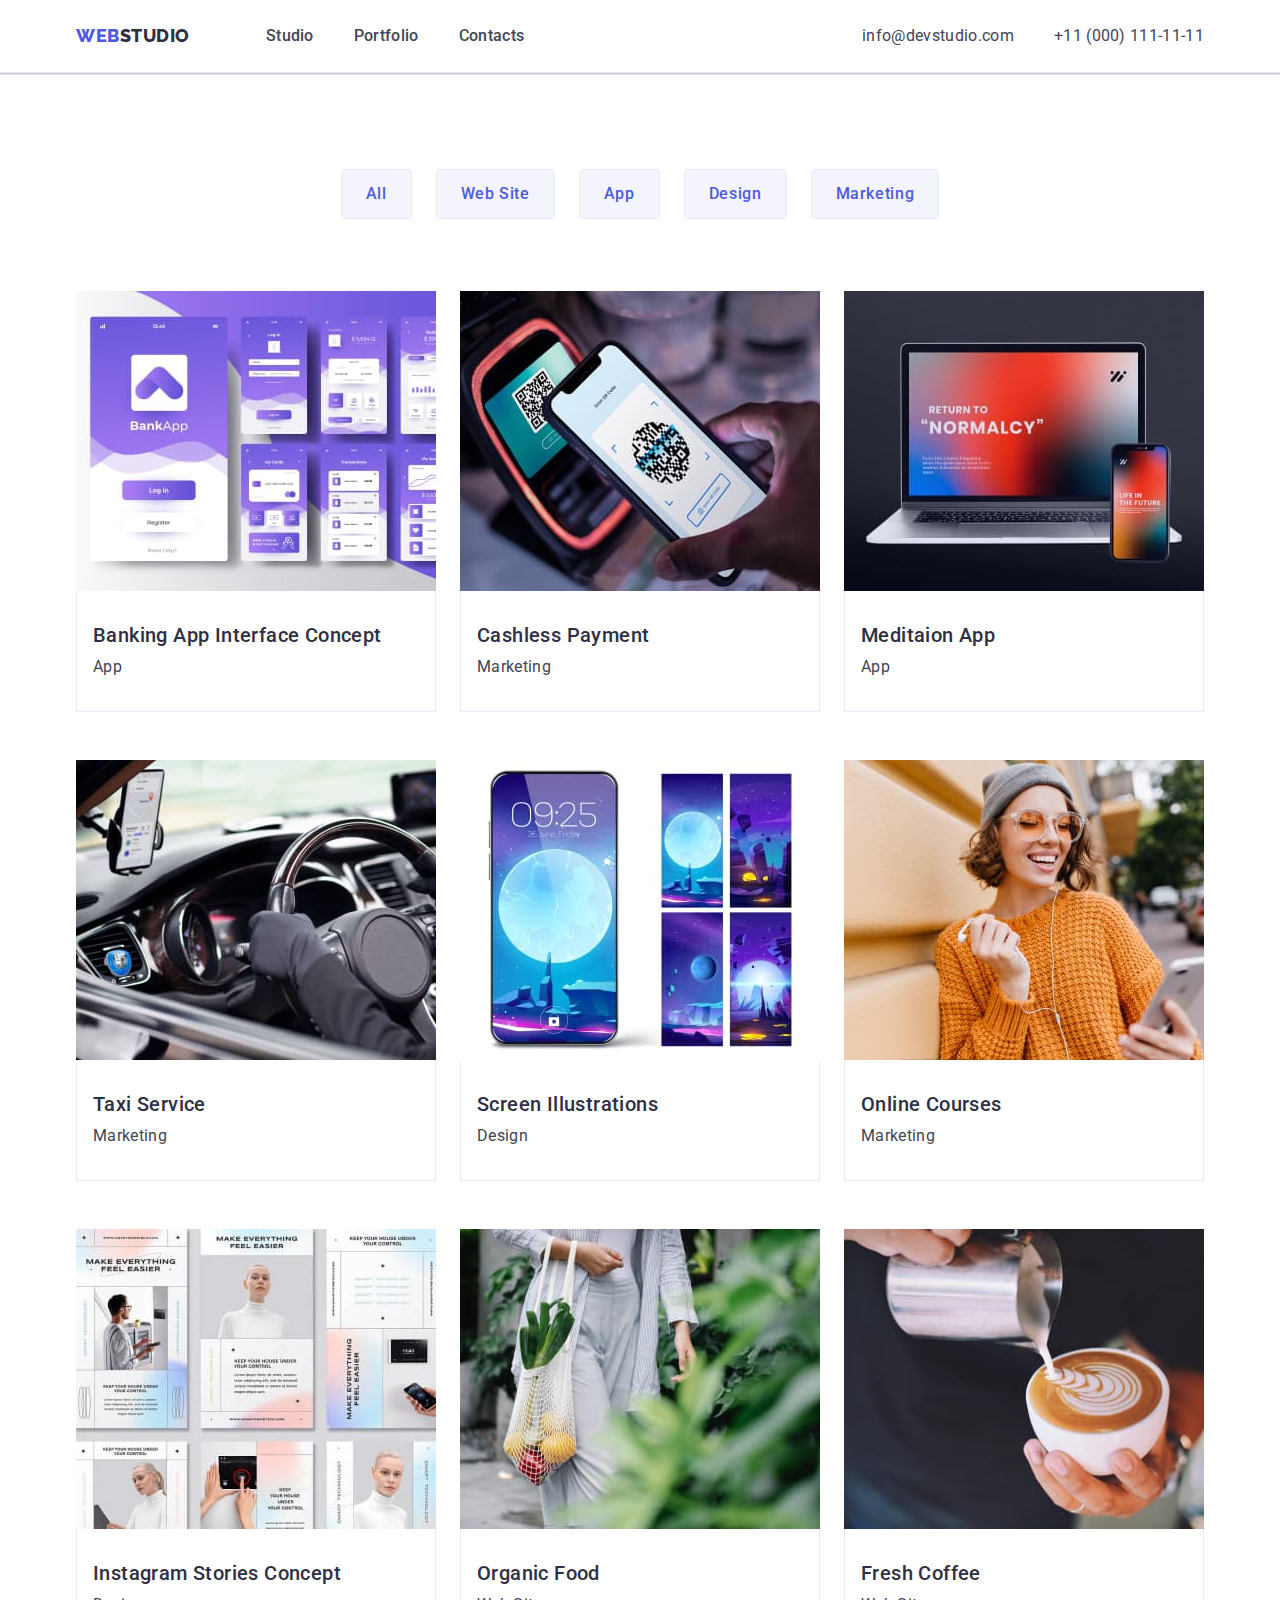
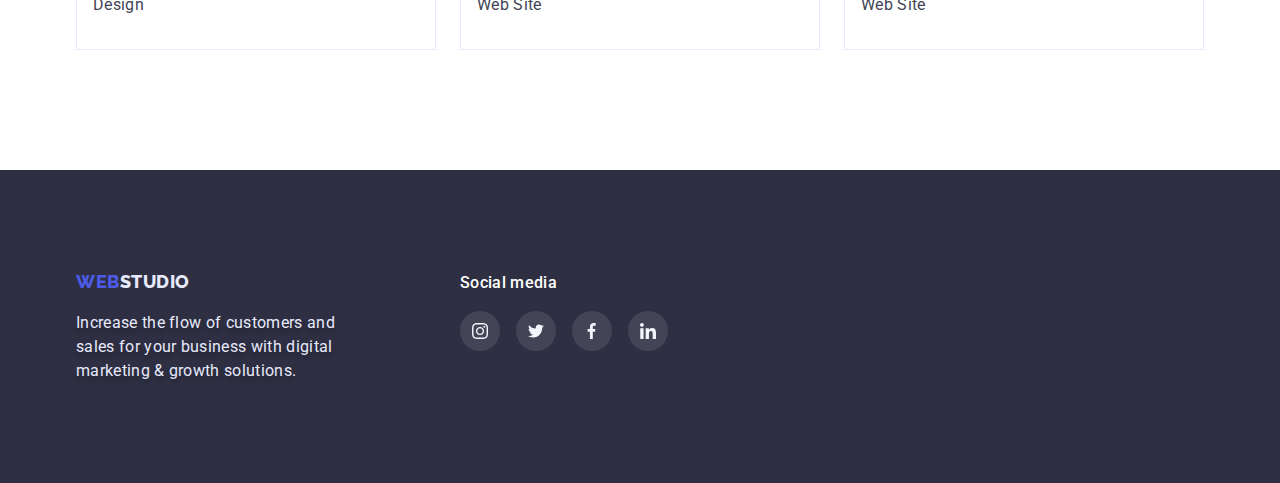
==== portfolio.html @ da660e4a "01" ====
<!DOCTYPE html>
<html lang="en">
  <head>
    <meta charset="UTF-8" />
    <meta http-equiv="X-UA-Compatible" content="IE=edge" />
    <meta name="viewport" content="width=device-width, initial-scale=1.0" />
    <title>WebStudio</title>
    <link
      rel="stylesheet"
      href="https://cdn.jsdelivr.net/npm/modern-normalize@1.1.0/modern-normalize.min.css"
    />
    <link rel="stylesheet" href="./css/styles.css" />
    <link rel="preconnect" href="https://fonts.googleapis.com" />
    <link rel="preconnect" href="https://fonts.gstatic.com" crossorigin />
    <link
      href="https://fonts.googleapis.com/css2?family=Raleway:wght@800&family=Roboto:wght@400;500;700;900&display=swap"
      rel="stylesheet"
    />
  </head>
  <body>
    <!-- Header of Portfolio -->
    <header class="page-header">
      <div class="container page-header-container">
        <nav class="page-nav">
          <!-- Logo WebStudio -->
          <a class="logo-header" href="./index.html"
            >Web<span class="header-logo">Studio</span></a
          >

          <ul class="site-nav list">
            <li class="site-nav-item"><a href="./index.html">Studio</a></li>
            <li class="site-nav-item">
              <a href="./portfolio.html">Portfolio</a>
            </li>
            <li class="site-nav-item"><a href="./Contacts">Contacts</a></li>
          </ul>
        </nav>
        <!-- number and mail -->
        <address class="address">
          <ul class="contacts list">
            <li class="contacts-item">
              <a href="mailto:info@devstudio.com">info@devstudio.com</a>
            </li>
            <li class="contacts-item">
              <a href="tel:+110001111111">+11 (000) 111-11-11</a>
            </li>
          </ul>
        </address>
      </div>
    </header>
    <!-- main part of the page -->
    <main>
      <!-- Filters -->
      <section class="section-portfolio">
        <div class="container">
          <h1 class="visually-hidden">Portfolio</h1>

          <ul class="list filter-buttons container-filter-buttons">
            <li class="filter-item">
              <button class="filter" type="button">All</button>
            </li>
            <li class="filter-item">
              <button class="filter" type="button">Web Site</button>
            </li>
            <li class="filter-item">
              <button class="filter" type="button">App</button>
            </li>
            <li class="filter-item">
              <button class="filter" type="button">Design</button>
            </li>
            <li class="filter-item">
              <button class="filter" type="button">Marketing</button>
            </li>
          </ul>

          <!-- Portfolio items -->
          <h2 class="visually-hidden">Portfolio items</h2>

          <ul class="list portfolio-cards container-portfolio-cards">
            <li class="portfolio-card">
              <a class="portfolio-card-link" href=""
                ><div class="portfolio-card-wrapper">
                  <img
                    src="./images/img8.jpg"
                    alt="Phone screenshots"
                    width="360"
                  />
                  <p class="overlay">
                    14 Stylish and User-Friendly App Design Concepts · Task
                    Manager App · Calorie Tracker App · Exotic Fruit Ecommerce
                    App · Cloud Storage App
                  </p>
                </div>
                <div class="potfolio-card-border">
                  <h3 class="item-title item-title-portfolio-card">
                    Banking App Interface Concept
                  </h3>
                  <p>App</p>
                </div></a
              >
            </li>
            <li class="portfolio-card">
              <a class="portfolio-card-link" href=""
                ><div class="portfolio-card-wrapper">
                  <img
                    src="./images/img9.jpg"
                    alt="Phone screen paying NFC"
                    width="360"
                  />
                  <p class="overlay">
                    14 Stylish and User-Friendly App Design Concepts · Task
                    Manager App · Calorie Tracker App · Exotic Fruit Ecommerce
                    App · Cloud Storage App
                  </p>
                </div>
                <div class="potfolio-card-border">
                  <h3 class="item-title item-title-portfolio-card">
                    Cashless Payment
                  </h3>
                  <p>Marketing</p>
                </div></a
              >
            </li>
            <li class="portfolio-card">
              <a class="portfolio-card-link" href=""
                ><div class="portfolio-card-wrapper">
                  <img
                    src="./images/img10.jpg"
                    alt="laptop and mobilephone screens"
                    width="360"
                  />
                  <p class="overlay">
                    14 Stylish and User-Friendly App Design Concepts · Task
                    Manager App · Calorie Tracker App · Exotic Fruit Ecommerce
                    App · Cloud Storage App
                  </p>
                </div>
                <div class="potfolio-card-border">
                  <h3 class="item-title item-title-portfolio-card">
                    Meditaion App
                  </h3>
                  <p>App</p>
                </div></a
              >
            </li>
            <li class="portfolio-card">
              <a class="portfolio-card-link" href=""
                ><div class="portfolio-card-wrapper">
                  <img src="./images/img11.jpg" alt="car wheel" width="360" />
                  <p class="overlay">
                    14 Stylish and User-Friendly App Design Concepts · Task
                    Manager App · Calorie Tracker App · Exotic Fruit Ecommerce
                    App · Cloud Storage App
                  </p>
                </div>
                <div class="potfolio-card-border">
                  <h3 class="item-title item-title-portfolio-card">
                    Taxi Service
                  </h3>
                  <p>Marketing</p>
                </div></a
              >
            </li>
            <li class="portfolio-card">
              <a class="portfolio-card-link" href=""
                ><div class="portfolio-card-wrapper">
                  <img
                    src="./images/img12.jpg"
                    alt="phone screenshots and screen"
                    width="360"
                  />
                  <p class="overlay">
                    14 Stylish and User-Friendly App Design Concepts · Task
                    Manager App · Calorie Tracker App · Exotic Fruit Ecommerce
                    App · Cloud Storage App
                  </p>
                </div>
                <div class="potfolio-card-border">
                  <h3 class="item-title item-title-portfolio-card">
                    Screen Illustrations
                  </h3>
                  <p>Design</p>
                </div></a
              >
            </li>
            <li class="portfolio-card">
              <a class="portfolio-card-link" href=""
                ><div class="portfolio-card-wrapper">
                  <img
                    src="./images/img13.jpg"
                    alt="girl with phone in orange cardigan"
                    width="360"
                  />
                  <p class="overlay">
                    14 Stylish and User-Friendly App Design Concepts · Task
                    Manager App · Calorie Tracker App · Exotic Fruit Ecommerce
                    App · Cloud Storage App
                  </p>
                </div>
                <div class="potfolio-card-border">
                  <h3 class="item-title item-title-portfolio-card">
                    Online Courses
                  </h3>
                  <p>Marketing</p>
                </div></a
              >
            </li>
            <li class="portfolio-card">
              <a class="portfolio-card-link" href=""
                ><div class="portfolio-card-wrapper">
                  <img
                    src="./images/img14.jpg"
                    alt="layouts of instagramm Stories"
                    width="360"
                  />
                  <p class="overlay">
                    14 Stylish and User-Friendly App Design Concepts · Task
                    Manager App · Calorie Tracker App · Exotic Fruit Ecommerce
                    App · Cloud Storage App
                  </p>
                </div>
                <div class="potfolio-card-border">
                  <h3 class="item-title item-title-portfolio-card">
                    Instagram Stories Concept
                  </h3>
                  <p>Design</p>
                </div></a
              >
            </li>
            <li class="portfolio-card">
              <a class="portfolio-card-link" href=""
                ><div class="portfolio-card-wrapper">
                  <img
                    src="./images/img15.jpg"
                    alt="woman with white bag"
                    width="360"
                  />
                  <p class="overlay">
                    14 Stylish and User-Friendly App Design Concepts · Task
                    Manager App · Calorie Tracker App · Exotic Fruit Ecommerce
                    App · Cloud Storage App
                  </p>
                </div>
                <div class="potfolio-card-border">
                  <h3 class="item-title item-title-portfolio-card">
                    Organic Food
                  </h3>
                  <p>Web Site</p>
                </div></a
              >
            </li>
            <li class="portfolio-card">
              <a class="portfolio-card-link" href=""
                ><div class="portfolio-card-wrapper">
                  <img
                    src="./images/img16.jpg"
                    alt="a cup of Coffee in progress"
                    width="360"
                  />
                  <p class="overlay">
                    14 Stylish and User-Friendly App Design Concepts · Task
                    Manager App · Calorie Tracker App · Exotic Fruit Ecommerce
                    App · Cloud Storage App
                  </p>
                </div>
                <div class="potfolio-card-border">
                  <h3 class="item-title item-title-portfolio-card">
                    Fresh Coffee
                  </h3>
                  <p>Web Site</p>
                </div>
              </a>
            </li>
          </ul>
        </div>
      </section>
    </main>
    <footer class="page-footer">
      <div class="container container-footer">
        <div class="footer-part-one">
          <a class="logo-footer" href="./index.html"
            >Web<span class="footer-logo">Studio</span></a
          >
          <p class="page-footer-text">
            Increase the flow of customers and sales for your business with
            digital marketing & growth solutions.
          </p>
        </div>
        <div class="footer-part-two">
          <p class="footer-title">Social media</p>
          <ul class="social-list-footer list">
            <li class="social-list-item-footer">
              <a href="" class="social-list-link-footer">
                <svg
                  aria-label="instagram"
                  class="social-list-icon"
                  width="16"
                  height="16"
                >
                  <use href="./images/sprite.svg#icon-instagram"></use>
                </svg>
              </a>
            </li>
            <li class="social-list-item-footer">
              <a href="" class="social-list-link-footer">
                <svg
                  aria-label="twitter"
                  class="social-list-icon"
                  width="16"
                  height="16"
                >
                  <use href="./images/sprite.svg#icon-twitter"></use>
                </svg>
              </a>
            </li>
            <li class="social-list-item-footer">
              <a href="" class="social-list-link-footer">
                <svg
                  aria-label="facebook"
                  class="social-list-icon"
                  width="16"
                  height="16"
                >
                  <use href="./images/sprite.svg#icon-facebook"></use>
                </svg>
              </a>
            </li>
            <li class="social-list-item-footer">
              <a href="" class="social-list-link-footer">
                <svg
                  aria-label="linkedin"
                  class="social-list-icon"
                  width="16"
                  height="16"
                >
                  <use href="./images/sprite.svg#icon-linkedin"></use>
                </svg>
              </a>
            </li>
          </ul>
        </div>
      </div>
    </footer>
    <script src="./js/modal.js"></script>
  </body>
</html>
---- css/styles.css ----
/*  COLORS:
logo color: #4D5AE5; + #2E2F42;

header baxckgroun color: #FFFFFF;
MAIN background-color:#E5E5E5;
HERO AND FOOTER background-color:#2E2F42;
OIUR TEAM bacground-color:#F4F4FD;

h1-index(studio): color: #FFFFFF;

MAIN color:#2E2F42;
p color + adress: color:#434455;
footer p color: #E7E9FC;
*/

/* FONTS and SIZES 



*/

:root {
  --main-color: #434455;
  --main-background-color: #ffffff;
  --title-color: #2e2f42;
  --active-color: #4d5ae5;
  --order-button-color: #ffffff;
  --hero-title-color: #ffffff;
  --button-background-color: #4d5ae5;
  --ourteam-background-color: #f4f4fd;
  --studio-logo-color: #e7e9fc;
  --header-logo-color: #4d5ae5;
  --order-button-hover: #404bbf;
  --filter-background-color: #f4f4fd;
  --filter-color: #4d5ae5;
  --filter-backgroundcolor-hover: #404bbf;
  --filter-color-hover: #ffffff;
  --footer-text-color: #e7e9fc;
  --footer-backgroundcolor: #2e2f42;
}

h1,
h2,
h3,
h4,
p {
  margin-top: 0;
  margin-bottom: 0;
}

ul,
ol {
  margin-top: 0;
  margin-bottom: 0;
  padding-left: 0;
}
img {
  display: block;
  max-width: 100%;
}
/* a {
  display: inline-block;
  max-width: 100%;
} */

.list {
  list-style: none;
  text-decoration: none;
}

body {
  background-color: var(--main-background-color);
  color: var(--main-color);
  font-family: Roboto, sans-serif;
  font-size: 16px;
  line-height: 1.5;
  letter-spacing: 0.02em;
}
.container {
  width: 1158px;
  margin-left: auto;
  margin-right: auto;
  padding-left: 15px;
  padding-right: 15px;
}

/* ===========================================HEADER============================== */

.page-header {
  padding-top: 24px;
  padding-bottom: 24px;
  border-bottom: 1px solid #e7e9fc;
  box-shadow: 0px 2px 1px rgba(46, 47, 66, 0.08),
    0px 1px 1px rgba(46, 47, 66, 0.16), 0px 1px 6px rgba(46, 47, 66, 0.08);
}

.page-header-container {
  display: flex;
  align-items: center;
}

.page-nav {
  display: flex;
  align-items: center;
}

.site-nav {
  display: flex;
  align-items: center;
}

.contacts {
  display: flex;
  align-items: center;
}

.address {
  margin-left: auto;
}

.site-nav-item:not(:last-child) {
  margin-right: 40px;
}

.contacts-item:not(:last-child) {
  margin-right: 40px;
}

.site-nav-item {
  position: relative;
}

.site-nav-item::after {
  position: absolute;
  content: "";
  display: block;
  width: 100%;
  height: 4px;
  background-color: #404bbf;
  border-radius: 2px;
  bottom: -1px;
  transform: translateY(24px);
  pointer-events: none;
  opacity: 0;
  transition: opacity 250ms cubic-bezier(0.4, 0, 0.2, 1);
}

.site-nav-item:hover::after,
.site-nav-item:focus::after {
  opacity: 1;
}

/* Logotype */

.logo-header {
  color: var(--header-logo-color);
  text-decoration: none;
  font-family: "Raleway", sans-serif;
  font-weight: 800;
  font-size: 18px;
  line-height: 1.3;
  letter-spacing: 0.03em;
  text-transform: uppercase;
  margin-right: 76px;
}

.logo-footer {
  color: var(--header-logo-color);
  text-decoration: none;
  font-family: "Raleway", sans-serif;
  font-weight: 800;
  font-size: 18px;
  line-height: 1.3;
  letter-spacing: 0.03em;
  text-transform: uppercase;
}

.logo-header > .header-logo {
  color: var(--title-color);
}

.footer-logo {
  color: var(--studio-logo-color);
}
/* Navigation */
.site-nav a {
  color: var(--title-color);
  text-decoration: none;
  font-weight: 500;
  font-size: 16px;
  line-height: 1.5;
  letter-spacing: 0.02em;
  transition: color 250ms cubic-bezier(0.4, 0, 0.2, 1);
}

.site-nav a:hover {
  color: var(--active-color);
}
.site-nav a:focus {
  color: var(--active-color);
}

.site-nav a:active {
  color: var(--active-color);
  /* text-decoration: underline; */
}

.contacts a {
  color: var(--main-color);
  font-style: normal;
  text-decoration: none;
  font-size: 16px;
  line-height: 1.5;
  letter-spacing: 0.02em;
  transition: color 250ms cubic-bezier(0.4, 0, 0.2, 1);
}
.contacts a:hover {
  color: var(--active-color);
}

.contacts a:focus {
  color: var(--active-color);
}

/* ======================================= /HEADER================================ */

/* ==================================Hero Block + title h1=========================*/

.section-hero {
  background-color: #2e2f42b2;
  padding-top: 188px;
  padding-bottom: 188px;
  background-image: linear-gradient(
      rgba(46, 47, 66, 0.7),
      rgba(46, 47, 66, 0.7)
    ),
    url("../images/hero-background.jpg");
  background-repeat: no-repeat;
  max-width: 1440px;
  margin-left: auto;
  margin-right: auto;
}

.hero-title {
  color: var(--hero-title-color);
  font-weight: 700;
  width: 496px;
  font-size: 56px;
  line-height: 1.1;
  text-align: center;
  letter-spacing: 0.02em;
  margin-bottom: 48px;
  margin-left: auto;
  margin-right: auto;
}
.order-button {
  display: block;
  margin-left: auto;
  margin-right: auto;
  background-color: var(--button-background-color);
  color: var(--order-button-color);
  font-family: inherit;
  font-weight: 500;
  font-size: 16px;
  line-height: 1.5;
  align-items: center;
  letter-spacing: 0.04em;
  cursor: pointer;
  box-shadow: 0px 4px 4px rgba(0, 0, 0, 0.15);
  border-radius: 4px;
  padding: 16px 32px;
  border: none;
  transition: background-color 250ms cubic-bezier(0.4, 0, 0.2, 1);
}
.order-button:hover {
  background-color: var(--order-button-hover);
}
.order-button:focus {
  background-color: var(--order-button-hover);
}
/* ==============================================Tittle for h2 =================================================*/
.section-title {
  color: var(--title-color);
  font-weight: 700;
  font-size: 36px;
  line-height: 1.1;
  text-align: center;
  letter-spacing: 0.02em;
  text-transform: capitalize;
  margin-bottom: 72px;
}

/* ==================================================Advantages + title for h3 =================================================*/

.section-advantages {
  padding-top: 120px;
  padding-bottom: 120px;
}

.advantages-list {
  display: flex;
}

.advantages-list-item:not(:last-child) {
  margin-right: 24px;
}
.advantages-list-item > .item-title {
  margin-bottom: 8px;
}

.item-title {
  color: var(--title-color);
  font-weight: 500;
  font-size: 20px;
  line-height: 1.2;
  letter-spacing: 0.02em;
}

.advantage-list-form {
  display: flex;
  justify-content: center;
  align-items: center;
  width: 264px;
  height: 112px;
  border-radius: 4px;
  background-color: #f4f4fd;
  margin-bottom: 8px;
}

/* =========================================work-list========================= */

.section-work-list {
  padding-bottom: 120px;
}
.work-list {
  display: flex;
  flex-wrap: wrap;
}
.work-list-item {
  flex-basis: calc((100% - 48px) / 3);
  border: 1px solid #e7e9fc;
  background-blend-mode: soft-light, normal;
  background: linear-gradient(
      0deg,
      rgba(77, 90, 229, 0.1),
      rgba(77, 90, 229, 0.1)
    ),
    url(2225.jpg);
}

.work-list-item:not(:last-child) {
  margin-right: 24px;
}

/* =================================================our team================================================= */

.section-our-team {
  background-color: var(--ourteam-background-color);
}
.container-our-team {
  padding-top: 120px;
  padding-bottom: 120px;
}

.team-list {
  display: flex;
  flex-wrap: wrap;
}
.team-list-item {
  flex-basis: calc((100% - 72px) / 4);
  text-align: center;
  background-color: var(--main-background-color);
  padding-bottom: 32px;
  box-shadow: 0px 1px 6px rgba(46, 47, 66, 0.08),
    0px 1px 1px rgba(46, 47, 66, 0.16), 0px 2px 1px rgba(46, 47, 66, 0.08);
  border-radius: 0px 0px 4px 4px;
}
.team-list-item:not(:last-child) {
  margin-right: 24px;
}

.team-list-item > p {
  margin-bottom: 8px;
}

.team-list-item-title {
  margin-top: 32px;
  margin-bottom: 8px;
}

.social-list {
  display: flex;
  justify-content: center;
  gap: 24px;
}

.social-list-item {
  flex-basis: calc(100% / 4 - 24px);
}

.social-list-item > .social-list-link {
  display: flex;
  justify-content: center;
  align-items: center;
  width: 40px;
  height: 40px;
  border-radius: 50%;
  background-color: #4d5ae5;
  transition: background-color 250ms cubic-bezier(0.4, 0, 0.2, 1),
    fill 250ms cubic-bezier(0.4, 0, 0.2, 1);
}
.social-list-icon {
  fill: #f4f4fd;
}

.social-list-item > .social-list-link:hover,
.social-list-item > .social-list-link:focus {
  background-color: #404bbf;
}

.social-list-item > .social-list-link:hover .social-list-icon,
.social-list-item > .social-list-link:focus .social-list-icon {
  fill: #f4f4fd;
}

/* ===========================================Customers============== */

.section-customers {
  padding-top: 130px;
  padding-bottom: 120px;
}

.customer-list {
  display: flex;
  flex-wrap: wrap;
  gap: 24px;
}
.customer-list-item {
  flex-basis: calc(100% / 6 - 24px);
}
.customer-list-item > .customer-list-link {
  display: flex;
  justify-content: center;
  align-items: center;
  width: 168px;
  height: 88px;
  border: 1px solid #8e8f99;
  border-radius: 4px;
  transition: fill 250ms cubic-bezier(0.4, 0, 0.2, 1),
    border 250ms cubic-bezier(0.4, 0, 0.2, 1);
}
.company-icon {
  fill: #8e8f99;
}

.customer-list-item > .customer-list-link:hover .company-icon,
.customer-list-item > .customer-list-link:focus .company-icon {
  fill: #404bbf;
}

.customer-list-item > .customer-list-link:hover,
.customer-list-item > .customer-list-link:focus {
  border: 1px solid #404bbf;
}

/* =================================================Potfolio list + унаследование свойств у пэшэк в ссылках а*/
.list a {
  text-decoration: none;
  color: inherit;
  background-color: inherit;
}

.section-portfolio {
  padding-top: 96px;
  padding-bottom: 120px;
}
.container-filter-buttons {
  margin-bottom: 72px;
}

.filter-buttons {
  display: flex;
  justify-content: center;
}

.filter-item:not(:last-child) {
  margin-right: 24px;
}
.portfolio-cards {
  display: flex;
  flex-wrap: wrap;
  row-gap: 48px;
  column-gap: 24px;
}
.portfolio-card {
  flex-basis: calc((100% - 48px) / 3);
}
/* border-bottom: 1px solid #e7e9fc;
  border-left: 1px solid #e7e9fc;
  border-right: 1px solid #e7e9fc;
} */
.potfolio-card-border {
  padding-top: 32px;
  padding-bottom: 32px;
  padding-left: 16px;
  border-bottom: 1px solid var(--studio-logo-color);
  border-left: 1px solid var(--studio-logo-color);
  border-right: 1px solid var(--studio-logo-color);
  transition: box-shadow 250ms cubic-bezier(0.4, 0, 0.2, 1);
}

.portfolio-card-link:hover .potfolio-card-border,
.portfolio-card-link:hover .potfolio-card-border {
  /* border-left: 1px solid #f4f4fd;
  border-right: 1px solid #f4f4fd;
  border-bottom: 1px solid #f4f4fd; */
  box-shadow: 0px 1px 6px rgba(46, 47, 66, 0.08),
    0px 1px 1px rgba(46, 47, 66, 0.16), 0px 2px 1px rgba(46, 47, 66, 0.08);
}

.item-title-portfolio-card {
  margin-bottom: 8px;
}

.portfolio-card-link {
  display: block;
}

.portfolio-card-wrapper {
  position: relative;
  overflow: hidden;
}

.overlay {
  position: absolute;
  top: 0;
  left: 0;
  width: 100%;
  height: 100%;
  transform: translate(0, 100%);
  transition: transform 250ms cubic-bezier(0.4, 0, 0.2, 1);
  overflow-y: scroll;
  color: #f4f4fd;
  background-color: #4d5ae5;
  padding: 40px 32px 40px 32px;
}

.portfolio-card-link:hover .overlay,
.portfolio-card-link:focus .overlay {
  transform: translate(0, 0);
}

/* =================================================Footer =================================================*/
.page-footer {
  background-color: var(--footer-backgroundcolor);
  padding-top: 100px;
  padding-bottom: 100px;
}

.container-footer {
  display: flex;
  align-items: baseline;
}
.footer-part-one {
  margin-right: 120px;
}

/* Increase the flow of customers and sales for your business with digital marketing & growth solutions. */
.page-footer-text {
  color: var(--footer-text-color);
  font-size: 16px;
  line-height: 1.5;
  letter-spacing: 0.02em;
  text-shadow: 0px 4px 4px rgba(0, 0, 0, 0.25);
  width: 264px;
  margin-top: 16px;
}

.footer-title {
  color: var(--hero-title-color);
  font-weight: 500;
  letter-spacing: 0.02em;
  margin-bottom: 16px;
}

.social-list-footer {
  display: flex;
  justify-content: center;
  gap: 16px;
}

.social-list-item-footer {
  flex-basis: calc(100% / 4 - 16px);
}

.social-list-item-footer > .social-list-link-footer {
  display: flex;
  justify-content: center;
  align-items: center;
  width: 40px;
  height: 40px;
  border-radius: 50%;
  background-color: rgba(255, 255, 255, 0.1);
  transition: background-color 250ms cubic-bezier(0.4, 0, 0.2, 1),
    fill 250ms cubic-bezier(0.4, 0, 0.2, 1);
}

.social-list-item-footer > .social-list-link-footer:hover,
.social-list-item-footer > .social-list-link-footer:focus {
  background-color: #31d0aa;
}

.social-list-item-footer > .social-list-link-footer:hover .social-list-icon,
.social-list-item-footer > .social-list-link-footer:focus .social-list-icon {
  fill: #f4f4fd;
}

/* =================================================Фильтры для портфолио (КНОПКИ)*/
.filter {
  background-color: var(--filter-background-color);
  color: var(--filter-color);
  cursor: pointer;
  font-family: inherit;
  font-weight: 500;
  font-size: 16px;
  line-height: 1.5;
  align-items: center;
  letter-spacing: 0.04em;
  padding: 12px 24px;
  border: 1px solid #e7e9fc;
  border-radius: 4px;
  transition: background-color 250ms cubic-bezier(0.4, 0, 0.2, 1),
    color 250ms cubic-bezier(0.4, 0, 0.2, 1),
    box-shadow 250ms cubic-bezier(0.4, 0, 0.2, 1);
}
.filter:hover {
  color: var(--filter-color-hover);
  background-color: var(--filter-backgroundcolor-hover);
  box-shadow: 0px 3px 1px rgba(0, 0, 0, 0.1), 0px 2px 1px rgba(0, 0, 0, 0.08),
    0px 2px 2px rgba(0, 0, 0, 0.12);
}
.filter:focus {
  color: var(--filter-color-hover);
  background-color: var(--filter-backgroundcolor-hover);
  box-shadow: 0px 3px 1px rgba(0, 0, 0, 0.1), 0px 2px 1px rgba(0, 0, 0, 0.08),
    0px 2px 2px rgba(0, 0, 0, 0.12);
}
/* =================================================hidden h */
.visually-hidden {
  position: absolute;
  width: 1px;
  height: 1px;
  margin: -1px;
  border: 0;
  padding: 0;

  white-space: nowrap;
  clip-path: inset(100%);
  clip: rect(0 0 0 0);
  overflow: hidden;
}

/* ========================MODAL WINDOW=============== */
.backdrop {
  position: fixed;
  z-index: 100;
  top: 0;
  left: 0;
  width: 100%;
  height: 100%;
  background-color: rgba(46, 47, 66, 0.4);
  transition: opacity 250ms cubic-bezier(0.4, 0, 0.2, 1),
    visibility 250ms cubic-bezier(0.4, 0, 0.2, 1),
    transform 250ms cubic-bezier(0.4, 0, 0.2, 1);
}

.modal {
  position: absolute;

  width: 408px;
  height: 576px;
  top: 50%;
  left: 50%;
  transform: translate(-50%, -50%);
  background-color: #ffffff;
  box-shadow: 0px 1px 1px rgba(0, 0, 0, 0.14), 0px 1px 3px rgba(0, 0, 0, 0.12),
    0px 2px 1px rgba(0, 0, 0, 0.2);
  border-radius: 4px;
}
.close-btn {
  display: flex;
  align-items: center;
  justify-content: center;
  position: absolute;
  top: 23px;
  right: 24px;
  width: 24px;
  height: 24px;
  border-radius: 50%;
  border: 1px solid rgba(46, 47, 66, 0.1);
  background-color: transparent;
  padding: 0;
  cursor: pointer;
  transition: background-color 250ms cubic-bezier(0.4, 0, 0.2, 1);
}
.icon-close-btn {
  fill: #2e2f42;
}

.close-btn:hover,
.close-btn:focus {
  background-color: #404bbf;
}

.icon-close-btn {
  transition: fill 250ms cubic-bezier(0.4, 0, 0.2, 1);
}

.close-btn:hover .icon-close-btn,
.close-btn:focus .icon-close-btn {
  fill: #ffffff;
}

.backdrop.is-hidden {
  opacity: 0;
  visibility: hidden;
  pointer-events: none;
  transform: scale(1.25);
}

/* ========================/MODAL WINDOW/=============== */
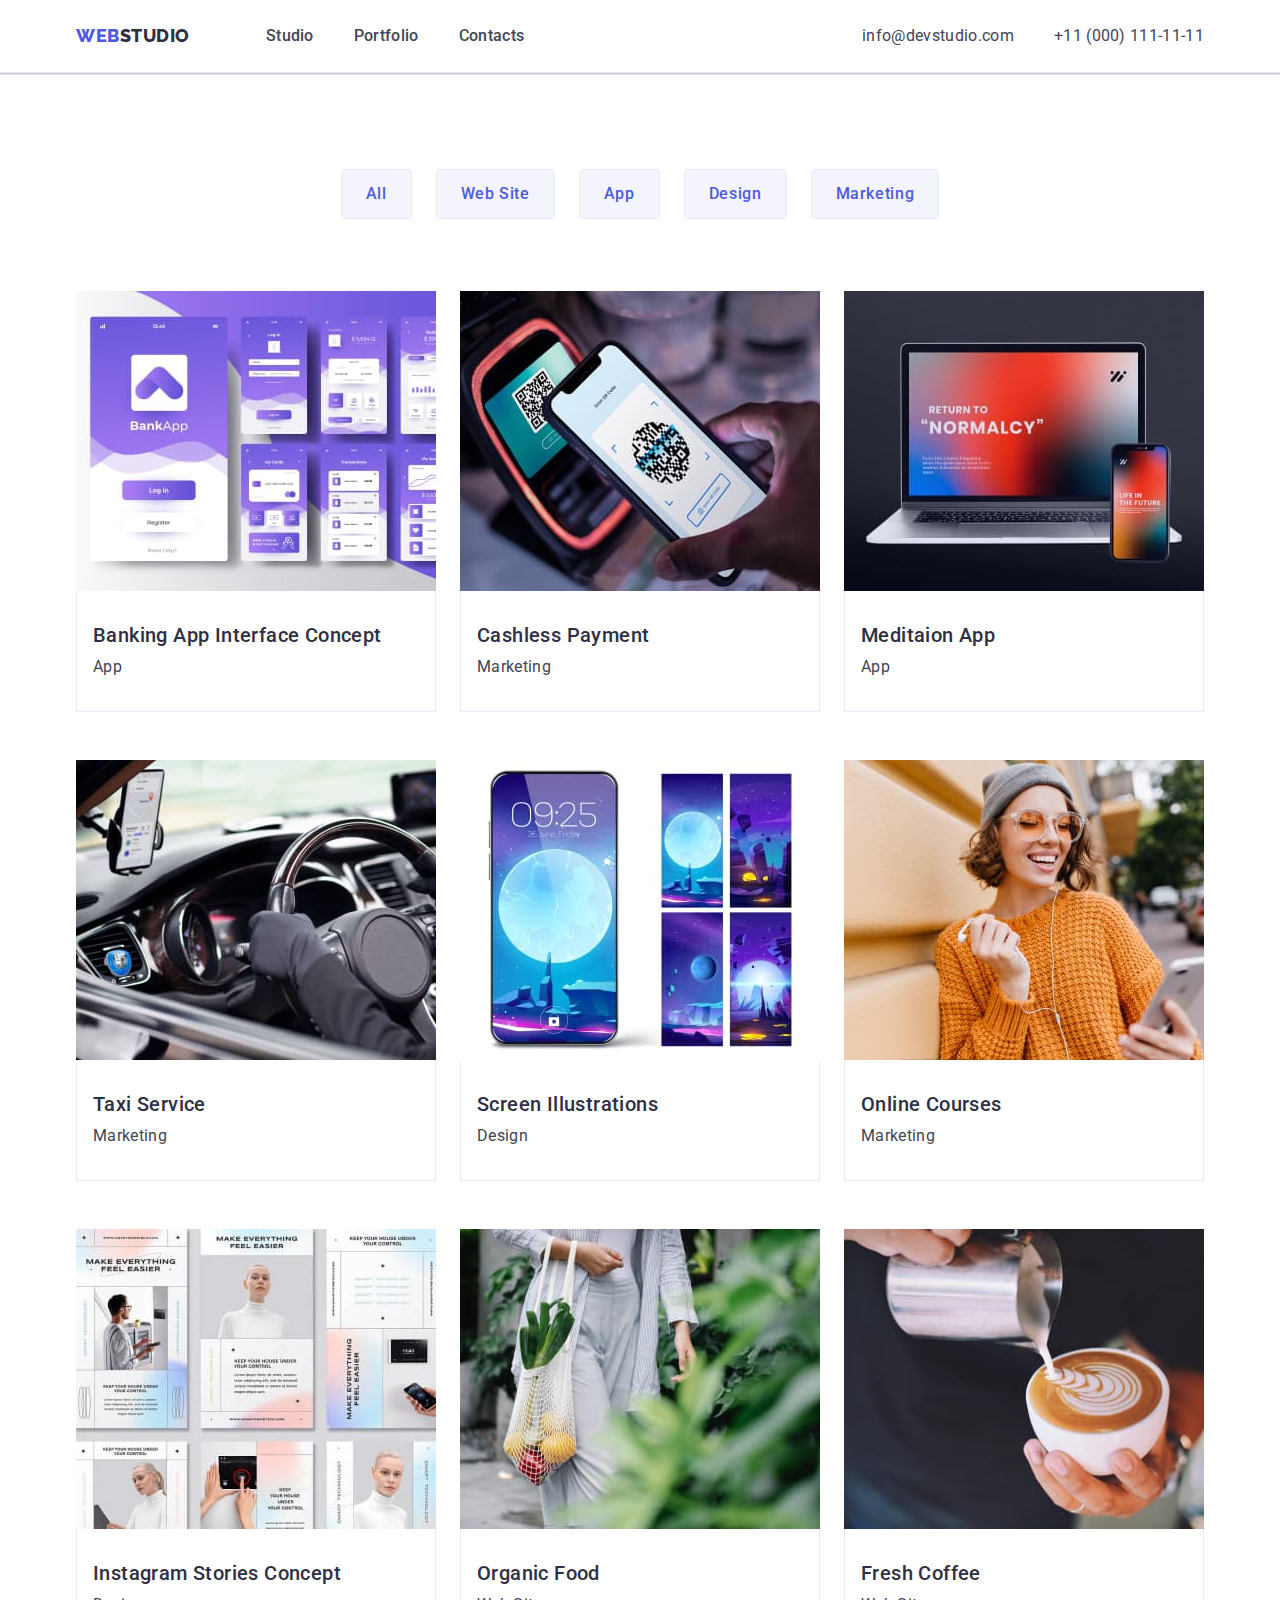
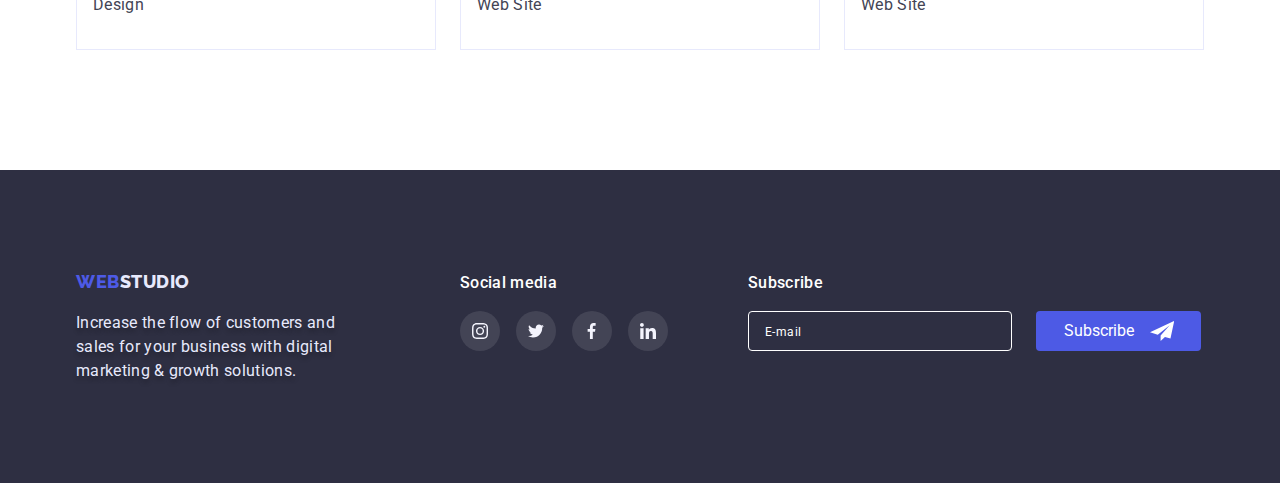
==== commit b8495a92: "06-13.03.23" ====
--- a/portfolio.html
+++ b/portfolio.html
@@ -339,6 +339,32 @@
             </li>
           </ul>
         </div>
+
+        <!-- ============FOOTER SUBSCR=========== -->
+        <div class="footer-part-three">
+          <p class="footer-title">Subscribe</p>
+
+          <form action="" class="subscribe-footer-form">
+            <input
+              class="subscribe-form-input"
+              id="subscribe-mail"
+              placeholder="E-mail"
+              type="email"
+              name="user_email"
+              required
+              pattern="[a-z0-9._%+-]+@[a-z0-9.-]+\.[a-z]{2,4}$"
+              title="yourmail@mail.com"
+              autocomplete="on"
+            />
+
+            <button type="submit" class="subscribe-button">
+              Subscribe
+              <svg class="subscribe-icon" height="24" width="24">
+                <use href="./images/icons.svg#icon-subscribe-icon"></use>
+              </svg>
+            </button>
+          </form>
+        </div>
       </div>
     </footer>
     <script src="./js/modal.js"></script>
--- a/css/styles.css
+++ b/css/styles.css
@@ -564,6 +564,9 @@
 .footer-part-one {
   margin-right: 120px;
 }
+.footer-part-two {
+  margin-right: 80px;
+}
 
 /* Increase the flow of customers and sales for your business with digital marketing & growth solutions. */
 .page-footer-text {
@@ -615,6 +618,62 @@
   fill: #f4f4fd;
 }
 
+.subscribe-footer-form {
+  display: flex;
+  gap: 24px;
+}
+/* footer subscribe */
+
+.subscribe-form-input {
+  width: 264px;
+  height: 40px;
+  background-color: var(--footer-backgroundcolor);
+  font-size: 16px;
+  line-height: 1.5;
+  letter-spacing: 0.02em;
+  color: #ffffff;
+  border: 1px solid #ffffff;
+  border-radius: 4px;
+  padding: 8px 16px 8px 16px;
+}
+
+.subscribe-form-input:-webkit-autofill {
+  -webkit-box-shadow: inset 0 0 0 50px var(--footer-backgroundcolor); /* цвет вашего фона */
+  -webkit-text-fill-color: #ffffff; /* цвет текста */
+}
+
+.subscribe-form-input::placeholder {
+  font-weight: 400;
+  font-size: 12px;
+  line-height: 2;
+  letter-spacing: 0.04em;
+  color: #ffffff;
+}
+
+.subscribe-button {
+  display: flex;
+  width: 165px;
+  height: 40px;
+  justify-content: center;
+  align-items: center;
+  padding: 8px 24px;
+  gap: 16px;
+  background-color: #4d5ae5;
+  border-radius: 4px;
+  border: none;
+  font-size: 16px;
+  line-height: 1.5;
+  color: #ffffff;
+  cursor: pointer;
+  transition: background-color 250ms cubic-bezier(0.4, 0, 0.2, 1);
+}
+.subscribe-button:hover {
+  background-color: #404bbf;
+}
+
+.subscribe-icon {
+  fill: #ffffff;
+}
 /* =================================================Фильтры для портфолио (КНОПКИ)*/
 .filter {
   background-color: var(--filter-background-color);
@@ -676,9 +735,9 @@
 
 .modal {
   position: absolute;
-
+  padding: 72px 24px 24px 24px;
   width: 408px;
-  height: 576px;
+  height: 584px;
   top: 50%;
   left: 50%;
   transform: translate(-50%, -50%);
@@ -728,4 +787,208 @@
   transform: scale(1.25);
 }
 
+/* --------Modal form-------- */
+
+.modal-form-name {
+  text-align: center;
+  font-weight: 500;
+  margin-bottom: 16px;
+}
+
+.modal-form-field {
+  display: block;
+  margin-bottom: 4px;
+}
+
+.modal-form-input {
+  display: block;
+  margin-bottom: 8px;
+  padding-left: 38px;
+  width: 100%;
+  height: 40px;
+  border: 1px solid rgba(46, 47, 66, 0.2);
+  border-radius: 4px;
+  font-weight: 400;
+  font-size: 12px;
+  line-height: 1.17;
+  letter-spacing: 0.04em;
+  color: var(--title-color);
+  transition: border-color 250ms cubic-bezier(0.4, 0, 0.2, 1),
+    fill 250ms cubic-bezier(0.4, 0, 0.2, 1);
+}
+
+.modal-form-input:focus + .form-icon {
+  fill: #4d5ae5;
+}
+
+.modal-form-input:focus {
+  border-color: #4d5ae5;
+  outline: none;
+}
+
+.modal-form-input-description {
+  display: block;
+  /* margin-bottom: 4px; */
+  font-weight: 400;
+  font-size: 12px;
+  line-height: 1.17;
+  letter-spacing: 0.04em;
+  color: #8e8f99;
+}
+
+.modal-form-message {
+  width: 360px;
+  height: 120px;
+  margin-bottom: 16px;
+  padding: 8px 16px 8px 16px;
+  resize: none;
+  border: 1px solid rgba(46, 47, 66, 0.2);
+  border-radius: 4px;
+  font-weight: 400;
+  font-size: 12px;
+  line-height: 1.17;
+  letter-spacing: 0.04em;
+  color: var(--title-color);
+  transition: border-color 250ms cubic-bezier(0.4, 0, 0.2, 1);
+}
+
+.modal-form-message::placeholder {
+  color: rgba(46, 47, 66, 0.4);
+  font-weight: 400;
+  font-size: 12px;
+  line-height: 1.17;
+  letter-spacing: 0.04em;
+}
+
+.modal-form-message:focus {
+  border-color: #4d5ae5;
+  outline: none;
+}
+
+.policy-alighn {
+  display: flex;
+  justify-content: baseline;
+  gap: 8px;
+  margin-bottom: 24px;
+}
+
+.modal-form-check-label {
+  display: flex;
+  align-items: center;
+  margin-bottom: 24px;
+  font-weight: 400;
+  font-size: 12px;
+  line-height: 1.17;
+  letter-spacing: 0.04em;
+  color: #8e8f99;
+}
+.modal-form-check-label > a {
+  font-weight: 400;
+  font-size: 12px;
+  line-height: 1.33;
+  letter-spacing: 0.04em;
+  text-decoration-line: underline;
+  color: #4d5ae5;
+}
+
+.modal-form-check {
+  display: inline;
+  width: 16px;
+  height: 16px;
+  border: 1px solid #2e2f42;
+  border-radius: 2px;
+}
+
+/* .modal-form-check-label::before {
+  content: "";
+  display: block;
+  width: 16px;
+  height: 16px;
+  border: 1px solid #2e2f42;
+  border-radius: 2px;
+  cursor: pointer;
+} */
+
+.custom-checkbox {
+  position: relative;
+  display: block;
+  margin-right: 8px;
+  width: 16px;
+  height: 16px;
+  border: 1px solid #2e2f42;
+  border-radius: 2px;
+  cursor: pointer;
+  transition: background-color 250ms cubic-bezier(0.4, 0, 0.2, 1);
+}
+
+.modal-form-check:checked + .modal-form-check-label > .custom-checkbox {
+  background-color: #404bbf;
+  border: 1px solid #404bbf;
+}
+
+.modal-form-check:checked
+  + .modal-form-check-label
+  > .custom-checkbox
+  > .checkbox-icon {
+  opacity: 1;
+}
+
+.checkbox-icon {
+  position: absolute;
+  top: 50%;
+  left: 50%;
+  transform: translate(-50%, -50%);
+  fill: #ffffff;
+  opacity: 0;
+  transition: background-color 250ms cubic-bezier(0.4, 0, 0.2, 1);
+}
+
+/* .modal-form-check:checked + .modal-form-check-label::before {
+  background-color: #404bbf;
+  border: 1px solid #404bbf;
+  background-image: url(/images/check.svg);
+  background-repeat: no-repeat;
+  background-position: center;
+  padding: 4px 3px 4px 3px;
+  outline: none;
+} */
+
+.modal-form-button {
+  display: flex;
+  margin-left: auto;
+  margin-right: auto;
+  padding: 16px 32px;
+  width: 169px;
+  height: 56px;
+  background-color: #4d5ae5;
+  border: 0ch;
+  border-radius: 4px;
+  font-weight: 500;
+  font-size: 16px;
+  line-height: 1.5;
+  box-shadow: 0px 4px 4px rgba(0, 0, 0, 0.15);
+  align-items: center;
+  justify-content: center;
+  letter-spacing: 0.04em;
+  color: #ffffff;
+  cursor: pointer;
+  transition: background-color 250ms cubic-bezier(0.4, 0, 0.2, 1);
+}
+.modal-form-button:focus,
+.modal-form-button:hover {
+  background-color: #404bbf;
+}
+
+.form-icon {
+  position: absolute;
+  top: 50%;
+  left: 16px;
+  transform: translate(0, -50%);
+  fill: #2e2f42;
+}
+.modal-form-input-wrapper {
+  display: block;
+  position: relative;
+}
+
 /* ========================/MODAL WINDOW/=============== */
